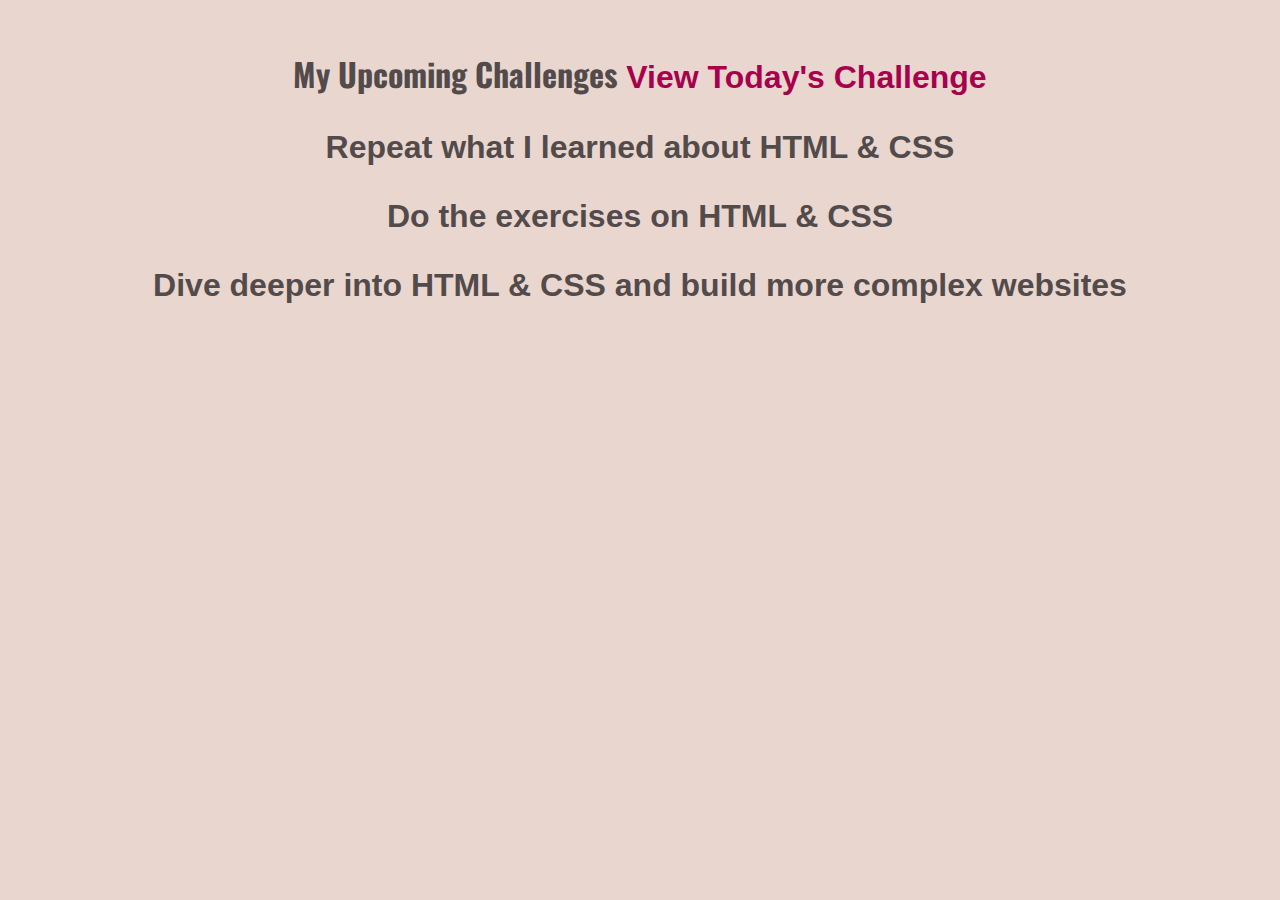
==== full-week.html @ 9599034b "html,css 기초" ====
<!DOCTYPE html>
<html lang="en">
  <head>
    <meta charset="UTF-8">
    <meta name="viewport" content="width=device-width, initial-scale=1.0">
    <link href="styles/shared.css" rel="stylesheet">
    <link href="styles/week-challenge.css" rel="stylesheet">
    <link rel="preconnect" href="https://fonts.googleapis.com">
    <link rel="preconnect" href="https://fonts.gstatic.com" crossorigin>
    <link
      href="https://fonts.googleapis.com/css2?family=Oswald:wght@700&display=swap"
      rel="stylesheet">
    <title>My Upcoming Challenge</title>
  </head>
  <body>
    <h1>My Upcoming Challenges</h>
    <a href="index.html">View Today's Challenge</a>
    <p>Repeat what I learned about HTML & CSS</p>
    <p>Do the exercises on HTML & CSS</p>
    <p>Dive deeper into HTML & CSS and build more complex websites</p>

  </body>
</html>
---- styles/shared.css ----
body {
  background-color: rgb(233, 215, 207);
  text-align: center;
  margin: 50px;
  color: rgb(83, 75, 75);
}

h1 {
  font-family: "Oswald", sans-serif;
}

p {
  font-family: "Fira Sans", sans-serif;
}

a {
  font-family: "Fira sans", sans-serif;
  text-decoration: none;
  color: rgb(167, 1, 78);
}

a:hover {
  text-decoration: underline;
}
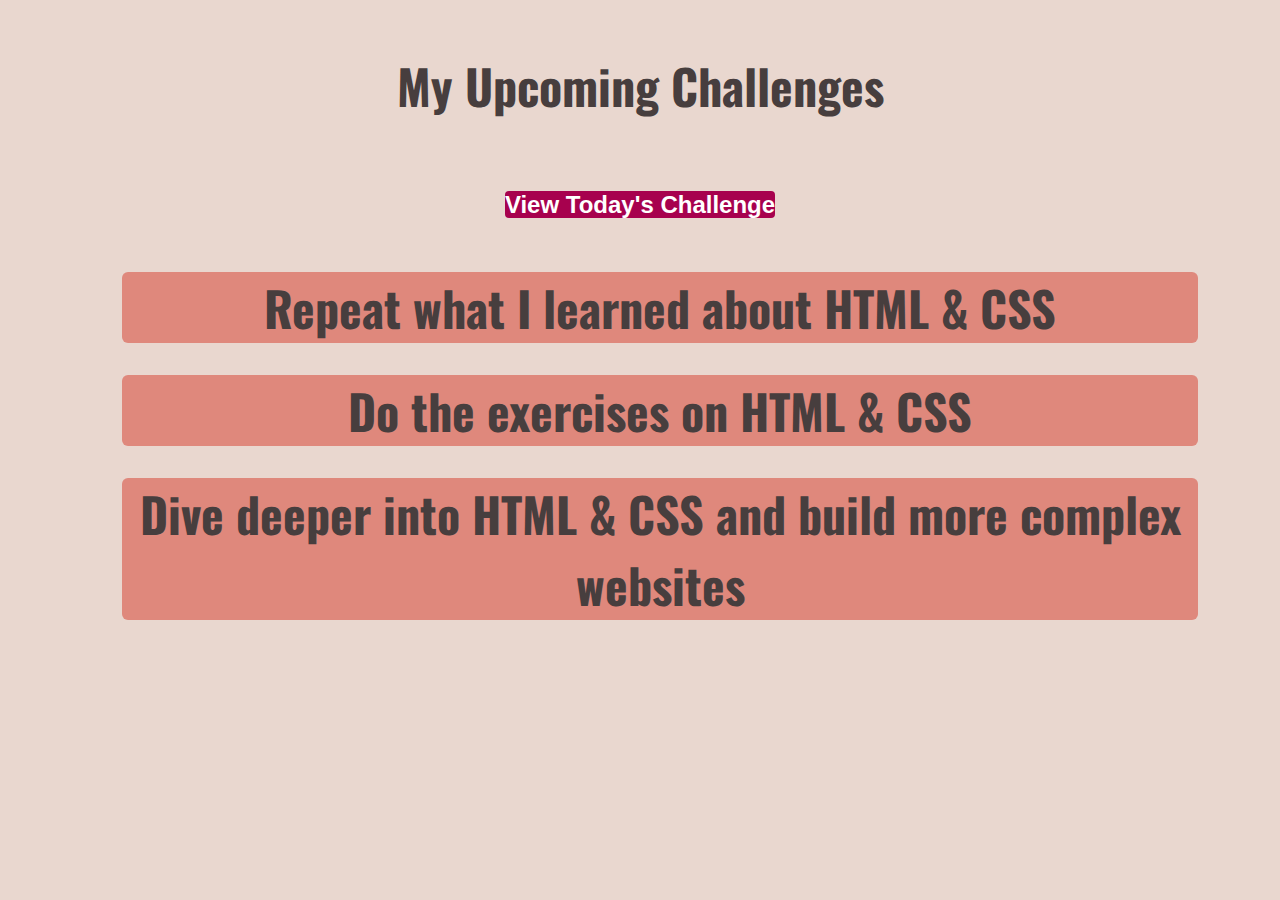
==== commit 175ed6bf: "리스트, full-week 디자인 수정" ====
--- a/full-week.html
+++ b/full-week.html
@@ -4,7 +4,7 @@
     <meta charset="UTF-8">
     <meta name="viewport" content="width=device-width, initial-scale=1.0">
     <link href="styles/shared.css" rel="stylesheet">
-    <link href="styles/week-challenge.css" rel="stylesheet">
+    <link href="styles/full-week.css" rel="stylesheet">
     <link rel="preconnect" href="https://fonts.googleapis.com">
     <link rel="preconnect" href="https://fonts.gstatic.com" crossorigin>
     <link
@@ -14,10 +14,11 @@
   </head>
   <body>
     <h1>My Upcoming Challenges</h>
-    <a href="index.html">View Today's Challenge</a>
-    <p>Repeat what I learned about HTML & CSS</p>
-    <p>Do the exercises on HTML & CSS</p>
-    <p>Dive deeper into HTML & CSS and build more complex websites</p>
-
+    <p><a href="index.html">View Today's Challenge</a></p>
+    <ol>
+      <li>Repeat what I learned about HTML & CSS</li>
+      <li>Do the exercises on HTML & CSS</li>
+      <li>Dive deeper into HTML & CSS and build more complex websites</li>
+    </ol>
   </body>
 </html>--- a/styles/full-week.css
+++ b/styles/full-week.css
@@ -0,0 +1,26 @@
+h1 {
+  font-size: 48px;
+  color: rgb(71, 62, 62);
+}
+
+a {
+  background-color: rgb(167, 1, 78);
+  color: white;
+  border-radius: 4px;
+  font-size: 24px;
+}
+
+a:hover {
+  text-decoration: none;
+  background-color: rgb(180, 12, 90);
+}
+
+ol {
+  list-style: none;
+}
+
+li {
+  background-color: rgb(223, 136, 124);
+  border-radius: 6px;
+  margin: 32px;
+}
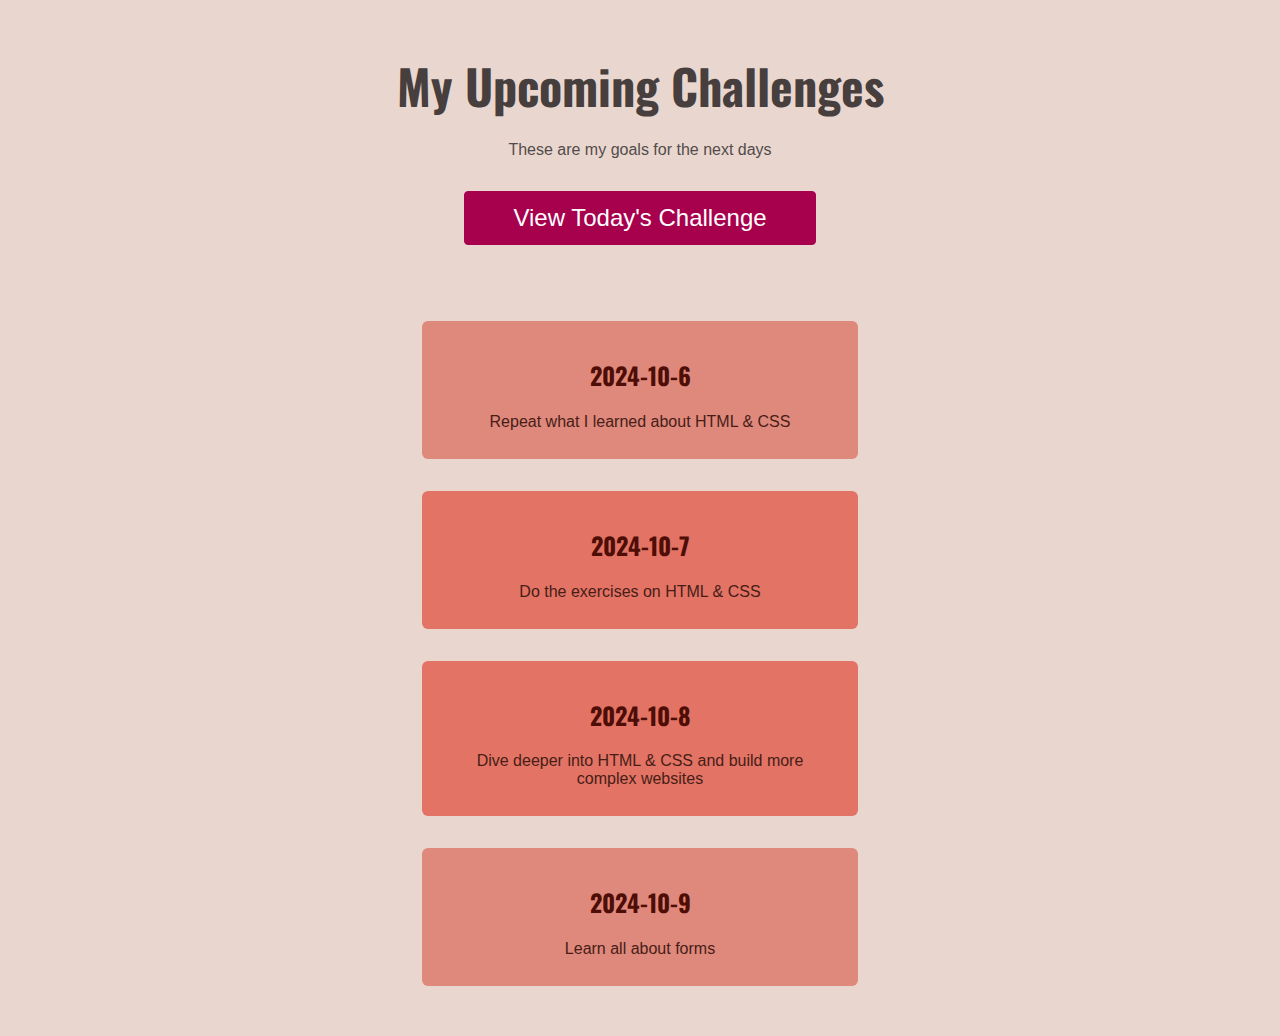
==== commit bb2f90c1: "css 박스모델, 블록 인라인 활용" ====
--- a/full-week.html
+++ b/full-week.html
@@ -13,12 +13,28 @@
     <title>My Upcoming Challenge</title>
   </head>
   <body>
-    <h1>My Upcoming Challenges</h>
-    <p><a href="index.html">View Today's Challenge</a></p>
-    <ol>
-      <li>Repeat what I learned about HTML & CSS</li>
-      <li>Do the exercises on HTML & CSS</li>
-      <li>Dive deeper into HTML & CSS and build more complex websites</li>
-    </ol>
+    <header>
+      <h1>My Upcoming Challenges</h1>
+      <p id="description">These are my goals for the next days</p>
+      <a href="index.html">View Today's Challenge</a>
+    </header>
+    <main>
+      <ol>
+        <li>
+          <h2>2024-10-6</h2>
+          <p>Repeat what I learned about HTML & CSS</p></li>
+        <li class="highlight-goal">
+          <h2>2024-10-7</h2>
+          <p>Do the exercises on HTML & CSS</p></li>
+        <li class="highlight-goal">
+          <h2>2024-10-8</h2>
+          <p>Dive deeper into HTML & CSS and build more
+            complex
+            websites</p></li>
+        <li>
+          <h2>2024-10-9</h2>
+          <p>Learn all about forms</p></li>
+      </ol>
+    </main>
   </body>
 </html>--- a/styles/shared.css
+++ b/styles/shared.css
@@ -11,6 +11,7 @@
 
 p {
   font-family: "Fira Sans", sans-serif;
+  margin-bottom: 4px;
 }
 
 a {
--- a/styles/full-week.css
+++ b/styles/full-week.css
@@ -1,13 +1,30 @@
+header {
+  margin-bottom: 64px;
+}
+
 h1 {
   font-size: 48px;
   color: rgb(71, 62, 62);
+  margin: 12px 0;
 }
+
+#description {
+  margin: 20px;
+}
+
+/* header p {
+  margin-bottom: 36px;
+} */
 
 a {
   background-color: rgb(167, 1, 78);
   color: white;
+  border: 1px solid rgb(167, 1, 78);
   border-radius: 4px;
   font-size: 24px;
+  padding: 12px 48px;
+  display: inline-block;
+  margin: 12px 0;
 }
 
 a:hover {
@@ -17,10 +34,29 @@
 
 ol {
   list-style: none;
+  width: 500px;
+  margin: 36px auto 0 auto;
+  padding: 0;
 }
 
 li {
+  padding: 16px;
+  margin: 32px;
   background-color: rgb(223, 136, 124);
   border-radius: 6px;
   margin: 32px;
 }
+
+h2 {
+  color: rgb(78, 13, 5);
+  font-family: "Oswald", sans-serif;
+}
+
+main p {
+  margin: 12px;
+  color: rgb(71, 29, 22);
+}
+
+.highlight-goal {
+  background-color: rgb(226, 115, 101);
+}
